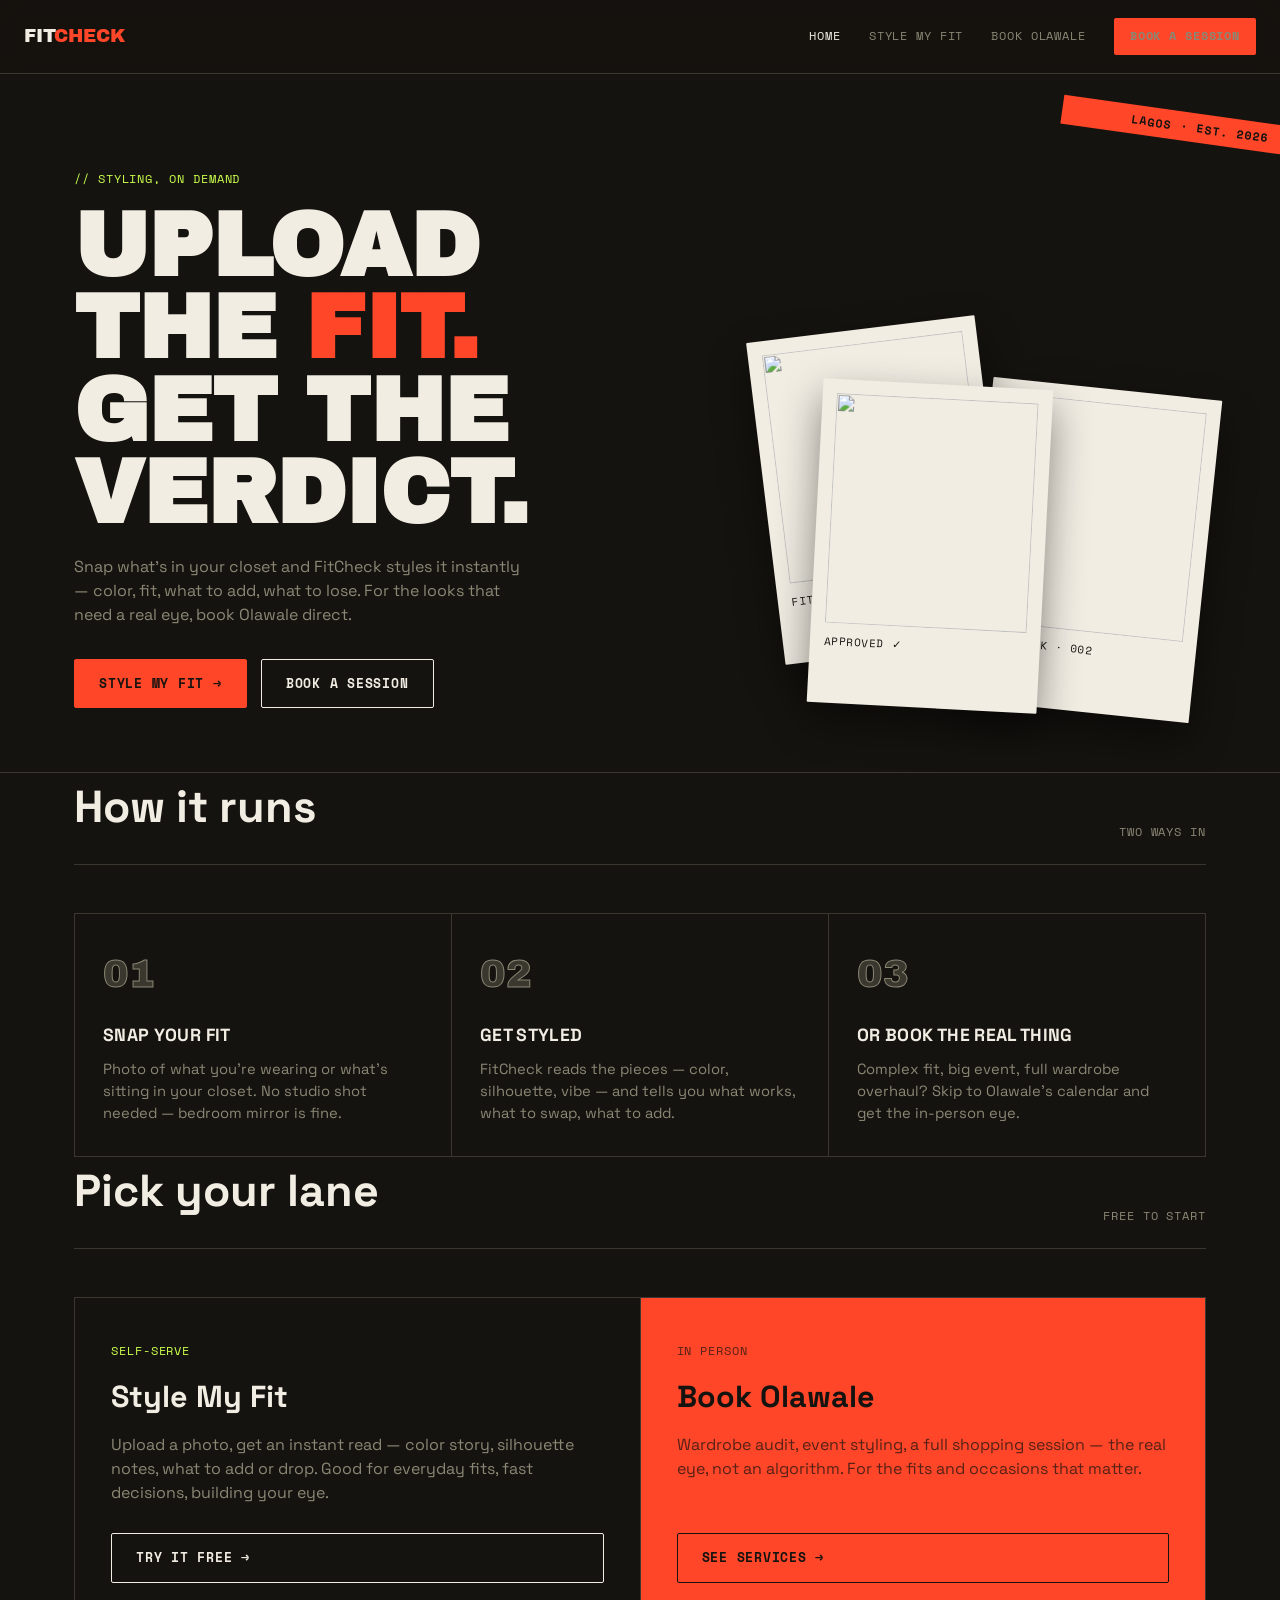
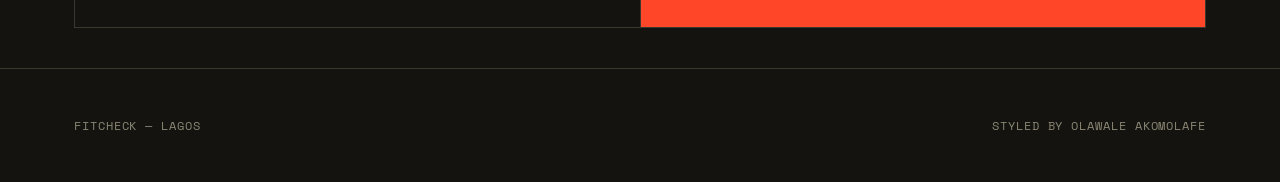
==== fitcheck/index.html @ c7a4eb0e "Initial commit: FitCheck site" ====
<!doctype html>
<html lang="en">
<head>
<meta charset="UTF-8">
<meta name="viewport" content="width=device-width, initial-scale=1.0">
<title>FitCheck — Styling by Olawale</title>
<meta name="description" content="Upload your fit, get styled instantly — or book a session with Olawale himself. Lagos's fit check, on demand.">
<link rel="stylesheet" href="css/main.css">
</head>
<body>
<div class="site-grain"></div>

<nav class="nav">
  <a href="index.html" class="wordmark">FIT<span>CHECK</span></a>
  <div class="nav-links">
    <a href="index.html" class="active">Home</a>
    <a href="style.html">Style My Fit</a>
    <a href="book.html">Book Olawale</a>
    <a href="book.html" class="nav-cta">Book a session</a>
  </div>
</nav>

<header class="hero">
  <div class="hero-strip">Lagos · est. 2026</div>
  <div class="wrap hero-grid">
    <div>
      <span class="tag">// styling, on demand</span>
      <h1 class="display">Upload the <span class="accent">fit.</span><br>Get the verdict.</h1>
      <p class="lede">Snap what's in your closet and FitCheck styles it instantly — color, fit, what to add, what to lose. For the looks that need a real eye, book Olawale direct.</p>
      <div class="hero-cta-row">
        <a href="style.html" class="btn btn-solid">Style my fit →</a>
        <a href="book.html" class="btn">Book a session</a>
      </div>
    </div>
    <div class="polaroid-stack">
      <div class="polaroid p1"><img src="https://images.unsplash.com/photo-1490578474895-699cd4e2cf59?w=400&h=400&fit=crop" alt=""><span class="cap">fit check · 001</span></div>
      <div class="polaroid p2"><img src="https://images.unsplash.com/photo-1552374196-c4e7ffc6e126?w=400&h=400&fit=crop" alt=""><span class="cap">fit check · 002</span></div>
      <div class="polaroid p3"><img src="https://images.unsplash.com/photo-1551028719-00167b16eac5?w=400&h=400&fit=crop" alt=""><span class="cap">approved ✓</span></div>
    </div>
  </div>
</header>

<section class="wrap">
  <div class="section-head">
    <h2>How it runs</h2>
    <span class="tag" style="color:var(--muted)">two ways in</span>
  </div>
  <div class="how-grid">
    <div class="how-card">
      <div class="how-num">01</div>
      <h3>Snap your fit</h3>
      <p>Photo of what you're wearing or what's sitting in your closet. No studio shot needed — bedroom mirror is fine.</p>
    </div>
    <div class="how-card">
      <div class="how-num">02</div>
      <h3>Get styled</h3>
      <p>FitCheck reads the pieces — color, silhouette, vibe — and tells you what works, what to swap, what to add.</p>
    </div>
    <div class="how-card">
      <div class="how-num">03</div>
      <h3>Or book the real thing</h3>
      <p>Complex fit, big event, full wardrobe overhaul? Skip to Olawale's calendar and get the in-person eye.</p>
    </div>
  </div>
</section>

<section class="wrap">
  <div class="section-head">
    <h2>Pick your lane</h2>
    <span class="tag" style="color:var(--muted)">free to start</span>
  </div>
  <div class="offer-grid">
    <div class="offer-card">
      <span class="tag">Self-serve</span>
      <h3>Style My Fit</h3>
      <p>Upload a photo, get an instant read — color story, silhouette notes, what to add or drop. Good for everyday fits, fast decisions, building your eye.</p>
      <a href="style.html" class="btn">Try it free →</a>
    </div>
    <div class="offer-card featured">
      <span class="tag">In person</span>
      <h3>Book Olawale</h3>
      <p>Wardrobe audit, event styling, a full shopping session — the real eye, not an algorithm. For the fits and occasions that matter.</p>
      <a href="book.html" class="btn">See services →</a>
    </div>
  </div>
</section>

<footer>
  <div class="wrap footer-row">
    <span class="tag">FitCheck — Lagos</span>
    <span class="tag">Styled by Olawale Akomolafe</span>
  </div>
</footer>

</body>
</html>
---- fitcheck/css/main.css ----
/* =========================================================
   FITCHECK — design tokens
   bg:#15130F paper:#F2EDE3 accent:#FF4628 lime:#CBFF4D
   line:#3A382E muted:#8A8775
   display: Archivo Black | body: Space Grotesk | tag: Space Mono
   ========================================================= */

@import url('https://fonts.googleapis.com/css2?family=Archivo+Black&family=Space+Grotesk:wght@400;500;600;700&family=Space+Mono:wght@400;700&display=swap');

:root{
  --bg:#15130F;
  --paper:#F2EDE3;
  --accent:#FF4628;
  --lime:#CBFF4D;
  --line:#3A382E;
  --muted:#8A8775;
  --radius: 2px;
}

*{box-sizing:border-box;}
html{scroll-behavior:smooth;}
body{
  margin:0;
  background:var(--bg);
  color:var(--paper);
  font-family:'Space Grotesk', sans-serif;
  font-size:16px;
  line-height:1.5;
  -webkit-font-smoothing:antialiased;
}

img{max-width:100%;display:block;}
a{color:inherit;text-decoration:none;}

::selection{background:var(--accent);color:var(--bg);}

@media (prefers-reduced-motion: reduce){
  *{animation-duration:0.01ms !important; transition-duration:0.01ms !important;}
}

/* ---------- type ---------- */
.display{
  font-family:'Archivo Black', sans-serif;
  text-transform:uppercase;
  line-height:0.92;
  letter-spacing:-0.01em;
}
.tag{
  font-family:'Space Mono', monospace;
  text-transform:uppercase;
  letter-spacing:0.08em;
  font-size:0.72rem;
}
.lede{
  color:var(--muted);
  max-width:46ch;
}

/* ---------- layout shell ---------- */
.wrap{max-width:1180px;margin:0 auto;padding:0 24px;}
.site-grain{
  position:fixed;inset:0;pointer-events:none;z-index:1;
  background-image:radial-gradient(rgba(242,237,227,0.035) 1px, transparent 1px);
  background-size:3px 3px;
  mix-blend-mode:overlay;
}

/* ---------- nav ---------- */
.nav{
  position:sticky;top:0;z-index:50;
  display:flex;align-items:center;justify-content:space-between;
  padding:18px 24px;
  background:rgba(21,19,15,0.86);
  backdrop-filter:blur(8px);
  border-bottom:1px solid var(--line);
}
.nav .wordmark{
  font-family:'Archivo Black', sans-serif;
  font-size:1.15rem;
  letter-spacing:-0.01em;
}
.nav .wordmark span{color:var(--accent);}
.nav-links{display:flex;gap:28px;align-items:center;}
.nav-links a{
  font-family:'Space Mono', monospace;
  font-size:0.78rem;
  text-transform:uppercase;
  letter-spacing:0.07em;
  color:var(--muted);
  transition:color .15s ease;
}
.nav-links a:hover,.nav-links a.active{color:var(--paper);}
.nav-cta{
  font-family:'Space Mono', monospace;
  font-size:0.75rem;
  text-transform:uppercase;
  letter-spacing:0.06em;
  background:var(--accent);
  color:var(--bg);
  padding:9px 16px;
  border-radius:var(--radius);
  font-weight:700;
}

/* ---------- buttons ---------- */
.btn{
  display:inline-flex;align-items:center;gap:8px;
  font-family:'Space Mono', monospace;
  text-transform:uppercase;
  font-size:0.8rem;
  letter-spacing:0.06em;
  font-weight:700;
  padding:14px 24px;
  border-radius:var(--radius);
  border:1px solid var(--paper);
  background:transparent;
  color:var(--paper);
  cursor:pointer;
  transition:all .15s ease;
}
.btn:hover{background:var(--paper);color:var(--bg);}
.btn-solid{
  background:var(--accent);
  border-color:var(--accent);
  color:var(--bg);
}
.btn-solid:hover{background:transparent;color:var(--accent);}
.btn-lime{
  background:var(--lime);
  border-color:var(--lime);
  color:var(--bg);
}
.btn-lime:hover{background:transparent;color:var(--lime);}
.btn:disabled{opacity:0.4;cursor:not-allowed;}
.btn:disabled:hover{background:var(--accent);color:var(--bg);}

/* ---------- hero ---------- */
.hero{
  padding:96px 0 64px;
  position:relative;
  border-bottom:1px solid var(--line);
  overflow:hidden;
}
.hero-grid{
  display:grid;
  grid-template-columns:1.3fr 1fr;
  gap:48px;
  align-items:end;
}
.hero h1{
  font-size:clamp(3rem, 7vw, 6rem);
  margin:0 0 20px;
}
.hero h1 .accent{color:var(--accent);}
.hero .tag{color:var(--lime); display:block; margin-bottom:18px;}
.hero-cta-row{display:flex;gap:14px;margin-top:32px;flex-wrap:wrap;}
.hero-strip{
  position:absolute;
  top:40px;right:-60px;
  background:var(--accent);
  color:var(--bg);
  font-family:'Space Mono',monospace;
  font-size:0.72rem;
  letter-spacing:0.1em;
  text-transform:uppercase;
  padding:6px 70px;
  transform:rotate(8deg);
  font-weight:700;
}

/* polaroid stack signature element */
.polaroid-stack{position:relative;height:380px;}
.polaroid{
  position:absolute;
  background:var(--paper);
  padding:14px 14px 54px;
  width:230px;
  border-radius:1px;
  box-shadow:0 18px 40px rgba(0,0,0,0.45);
}
.polaroid img{width:100%;height:230px;object-fit:cover;filter:grayscale(0.15) contrast(1.05);}
.polaroid .cap{
  font-family:'Space Mono',monospace;
  font-size:0.68rem;
  color:var(--bg);
  text-transform:uppercase;
  letter-spacing:0.05em;
  margin-top:10px;
  display:block;
}
.polaroid.p1{top:0;left:30px;transform:rotate(-7deg);z-index:2;}
.polaroid.p2{top:60px;right:0;transform:rotate(6deg);z-index:1;}
.polaroid.p3{bottom:0;left:80px;transform:rotate(3deg);z-index:3;}

/* ---------- section scaffolding ---------- */
section{padding:80px 0;}
.section-head{
  display:flex;justify-content:space-between;align-items:flex-end;
  margin-bottom:48px;gap:24px;flex-wrap:wrap;
  border-bottom:1px solid var(--line);
  padding-bottom:24px;
}
.section-head h2{font-size:clamp(1.8rem,3.6vw,2.8rem);margin:0;}
.eyebrow{color:var(--lime);margin-bottom:10px;display:block;}

/* ---------- how it works ---------- */
.how-grid{display:grid;grid-template-columns:repeat(3,1fr);gap:1px;background:var(--line);border:1px solid var(--line);}
.how-card{background:var(--bg);padding:32px 28px;}
.how-num{
  font-family:'Archivo Black',sans-serif;
  font-size:2.4rem;
  color:var(--line);
  -webkit-text-stroke:1px var(--muted);
  margin-bottom:18px;
}
.how-card h3{font-size:1.1rem;margin:0 0 10px;text-transform:uppercase;letter-spacing:0.02em;}
.how-card p{color:var(--muted);font-size:0.92rem;margin:0;}

/* ---------- two-up offer cards ---------- */
.offer-grid{display:grid;grid-template-columns:1fr 1fr;gap:1px;background:var(--line);border:1px solid var(--line);}
.offer-card{background:var(--bg);padding:44px 36px;display:flex;flex-direction:column;}
.offer-card .tag{color:var(--lime);margin-bottom:14px;}
.offer-card h3{font-size:1.9rem;margin:0 0 14px;}
.offer-card p{color:var(--muted);margin:0 0 28px;flex:1;}
.offer-card.featured{background:var(--accent);}
.offer-card.featured .tag,.offer-card.featured p{color:rgba(21,19,15,0.72);}
.offer-card.featured h3{color:var(--bg);}
.offer-card.featured .btn{border-color:var(--bg);color:var(--bg);}
.offer-card.featured .btn:hover{background:var(--bg);color:var(--accent);}

/* ---------- footer ---------- */
footer{
  border-top:1px solid var(--line);
  padding:48px 0;
  margin-top:40px;
}
.footer-row{display:flex;justify-content:space-between;align-items:center;flex-wrap:wrap;gap:16px;}
.footer-row .tag{color:var(--muted);}

/* ---------- style tool page ---------- */
.tool-shell{
  display:grid;
  grid-template-columns:420px 1fr;
  gap:1px;
  background:var(--line);
  border:1px solid var(--line);
  min-height:560px;
}
.tool-pane{background:var(--bg);padding:36px;}
.upload-zone{
  border:2px dashed var(--line);
  border-radius:var(--radius);
  padding:36px 20px;
  text-align:center;
  cursor:pointer;
  transition:border-color .15s ease, background .15s ease;
}
.upload-zone:hover, .upload-zone.drag{border-color:var(--accent); background:rgba(255,70,40,0.04);}
.upload-zone input{display:none;}
.upload-icon{font-size:2rem;margin-bottom:12px;}
.upload-zone .tag{color:var(--muted);display:block;margin-top:8px;}

.preview-polaroid{
  background:var(--paper);
  padding:12px 12px 44px;
  width:100%;
  max-width:280px;
  margin:0 auto 24px;
  box-shadow:0 14px 30px rgba(0,0,0,0.4);
}
.preview-polaroid img{width:100%;height:260px;object-fit:cover;}
.preview-polaroid img.developing{
  animation:develop 1.8s ease forwards;
}
@keyframes develop{
  0%{filter:brightness(0.2) contrast(0.6) saturate(0); opacity:0.4;}
  100%{filter:brightness(1) contrast(1.05) saturate(1); opacity:1;}
}
.preview-polaroid .cap{
  font-family:'Space Mono',monospace;
  font-size:0.7rem;
  color:var(--bg);
  text-align:center;
  display:block;
  margin-top:10px;
  text-transform:uppercase;
}

.occasion-select{margin-top:24px;}
.occasion-select label{display:block;font-family:'Space Mono',monospace;font-size:0.72rem;text-transform:uppercase;letter-spacing:0.06em;color:var(--muted);margin-bottom:10px;}
.chip-row{display:flex;flex-wrap:wrap;gap:8px;}
.chip{
  font-family:'Space Mono',monospace;font-size:0.72rem;text-transform:uppercase;
  padding:8px 14px;border:1px solid var(--line);border-radius:20px;
  cursor:pointer;color:var(--muted);transition:all .15s ease;
}
.chip.active{background:var(--lime);border-color:var(--lime);color:var(--bg);font-weight:700;}

.result-pane{padding:36px;}
.result-empty{
  height:100%;display:flex;flex-direction:column;align-items:center;justify-content:center;
  color:var(--muted);text-align:center;gap:14px;min-height:480px;
}
.result-empty .big-mark{font-family:'Archivo Black',sans-serif;font-size:3rem;color:var(--line);}

.loading-row{display:flex;align-items:center;gap:14px;color:var(--lime);font-family:'Space Mono',monospace;text-transform:uppercase;font-size:0.8rem;}
.spinner{
  width:16px;height:16px;border:2px solid var(--line);border-top-color:var(--lime);
  border-radius:50%;animation:spin 0.8s linear infinite;
}
@keyframes spin{to{transform:rotate(360deg);}}

.result-card{border:1px solid var(--line);padding:28px;margin-bottom:18px;}
.result-card h4{
  font-family:'Space Mono',monospace;text-transform:uppercase;font-size:0.78rem;
  color:var(--lime);letter-spacing:0.08em;margin:0 0 14px;
}
.result-card p{margin:0 0 10px;color:var(--paper);}
.tag-list{display:flex;flex-wrap:wrap;gap:8px;margin-top:14px;}
.piece-tag{
  font-family:'Space Mono',monospace;font-size:0.7rem;text-transform:uppercase;
  border:1px solid var(--line);padding:5px 10px;color:var(--muted);
}
.complex-flag{
  border:1px solid var(--accent);background:rgba(255,70,40,0.08);
  padding:18px 22px;margin-top:8px;display:flex;justify-content:space-between;align-items:center;flex-wrap:wrap;gap:14px;
}
.complex-flag p{margin:0;color:var(--paper);font-size:0.92rem;max-width:38ch;}

/* ---------- booking page ---------- */
.book-grid{display:grid;grid-template-columns:1fr 1fr;gap:1px;background:var(--line);border:1px solid var(--line);}
.book-pane{background:var(--bg);padding:40px;}
.svc-option{
  border:1px solid var(--line);padding:18px 20px;margin-bottom:12px;cursor:pointer;
  display:flex;justify-content:space-between;align-items:center;transition:border-color .15s ease;
}
.svc-option:hover{border-color:var(--muted);}
.svc-option.active{border-color:var(--lime);background:rgba(203,255,77,0.05);}
.svc-option h4{margin:0 0 4px;font-size:1rem;}
.svc-option p{margin:0;color:var(--muted);font-size:0.84rem;}
.svc-price{font-family:'Space Mono',monospace;color:var(--lime);font-size:0.85rem;white-space:nowrap;margin-left:16px;}

.field{margin-bottom:18px;}
.field label{display:block;font-family:'Space Mono',monospace;font-size:0.72rem;text-transform:uppercase;letter-spacing:0.06em;color:var(--muted);margin-bottom:8px;}
.field input,.field textarea,.field select{
  width:100%;background:transparent;border:1px solid var(--line);color:var(--paper);
  padding:12px 14px;font-family:'Space Grotesk',sans-serif;font-size:0.95rem;border-radius:var(--radius);
}
.field input:focus,.field textarea:focus,.field select:focus{outline:none;border-color:var(--accent);}
.field textarea{resize:vertical;min-height:90px;}
.field-row{display:grid;grid-template-columns:1fr 1fr;gap:14px;}

.confirm-box{
  border:1px solid var(--lime);background:rgba(203,255,77,0.06);padding:24px;text-align:center;
}
.confirm-box .big-mark{font-family:'Archivo Black',sans-serif;color:var(--lime);font-size:1.6rem;margin-bottom:10px;}

/* ---------- focus visibility ---------- */
a:focus-visible, button:focus-visible, .chip:focus-visible, .svc-option:focus-visible, .upload-zone:focus-visible{
  outline:2px solid var(--lime); outline-offset:2px;
}

/* ---------- responsive ---------- */
@media (max-width:900px){
  .hero-grid{grid-template-columns:1fr;}
  .polaroid-stack{height:300px;margin-top:40px;}
  .how-grid{grid-template-columns:1fr;}
  .offer-grid{grid-template-columns:1fr;}
  .tool-shell{grid-template-columns:1fr;}
  .book-grid{grid-template-columns:1fr;}
  .field-row{grid-template-columns:1fr;}
  .nav-links{display:none;}
}
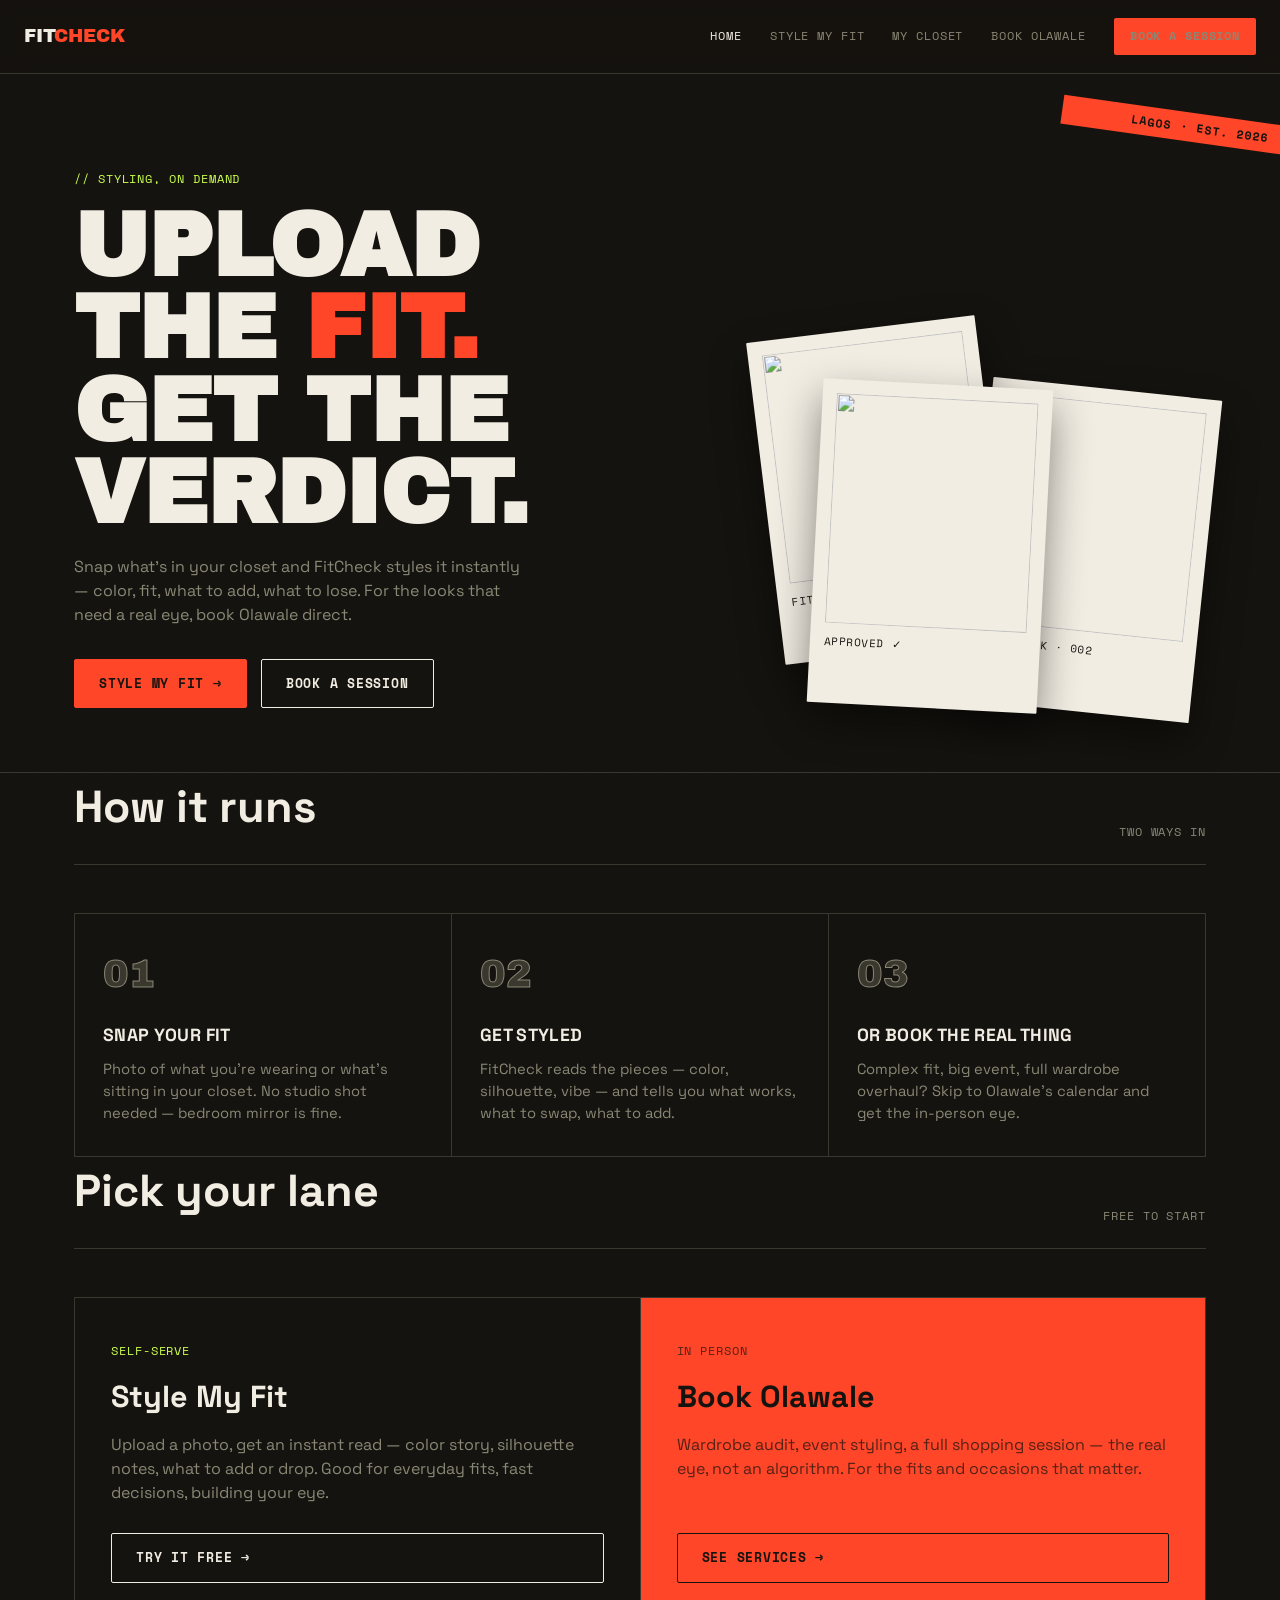
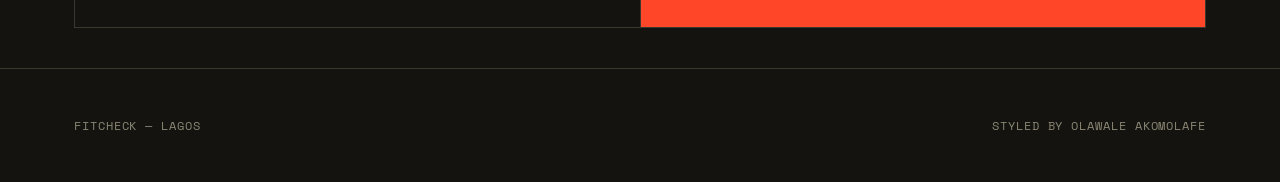
==== commit 36d10c7d: "Add wardrobe, pricing tiers, combo builder" ====
--- a/fitcheck/index.html
+++ b/fitcheck/index.html
@@ -15,6 +15,7 @@
   <div class="nav-links">
     <a href="index.html" class="active">Home</a>
     <a href="style.html">Style My Fit</a>
+    <a href="wardrobe.html">My Closet</a>
     <a href="book.html">Book Olawale</a>
     <a href="book.html" class="nav-cta">Book a session</a>
   </div>
--- a/fitcheck/css/main.css
+++ b/fitcheck/css/main.css
@@ -360,6 +360,80 @@
   outline:2px solid var(--lime); outline-offset:2px;
 }
 
+/* ---------- auth gate ---------- */
+.auth-shell{
+  max-width:420px;margin:0 auto;border:1px solid var(--line);padding:40px 32px;text-align:center;
+}
+.auth-shell h2{font-size:1.6rem;margin:0 0 10px;}
+.auth-shell p{color:var(--muted);margin:0 0 24px;font-size:0.92rem;}
+.auth-shell input{
+  width:100%;background:transparent;border:1px solid var(--line);color:var(--paper);
+  padding:13px 14px;font-family:'Space Grotesk',sans-serif;font-size:0.95rem;border-radius:var(--radius);
+  margin-bottom:14px;
+}
+.auth-shell input:focus{outline:none;border-color:var(--accent);}
+.auth-msg{margin-top:16px;font-size:0.85rem;color:var(--lime);}
+
+/* ---------- wardrobe ---------- */
+.wardrobe-header{display:flex;justify-content:space-between;align-items:center;flex-wrap:wrap;gap:14px;margin-bottom:32px;}
+.plan-pill{
+  font-family:'Space Mono',monospace;font-size:0.7rem;text-transform:uppercase;letter-spacing:0.06em;
+  padding:7px 14px;border-radius:20px;border:1px solid var(--line);color:var(--muted);
+}
+.plan-pill.active{border-color:var(--lime);color:var(--lime);}
+
+.item-grid{
+  display:grid;grid-template-columns:repeat(auto-fill,minmax(140px,1fr));gap:14px;margin-bottom:32px;
+}
+.item-card{
+  border:1px solid var(--line);cursor:pointer;position:relative;transition:border-color .15s ease;
+  background:var(--bg);
+}
+.item-card:hover{border-color:var(--muted);}
+.item-card.selected{border-color:var(--lime);box-shadow:0 0 0 1px var(--lime);}
+.item-card img{width:100%;height:140px;object-fit:cover;display:block;}
+.item-card .item-meta{padding:8px 10px;}
+.item-card .item-meta .cat{font-family:'Space Mono',monospace;font-size:0.65rem;text-transform:uppercase;color:var(--lime);}
+.item-card .item-meta .desc{font-size:0.78rem;color:var(--muted);margin-top:2px;}
+.item-card .check{
+  position:absolute;top:8px;right:8px;width:20px;height:20px;border-radius:50%;
+  border:1px solid var(--paper);background:rgba(21,19,15,0.6);
+  display:flex;align-items:center;justify-content:center;font-size:0.7rem;
+}
+.item-card.selected .check{background:var(--lime);border-color:var(--lime);color:var(--bg);}
+
+.add-item-card{
+  border:2px dashed var(--line);display:flex;align-items:center;justify-content:center;
+  min-height:140px;cursor:pointer;color:var(--muted);font-family:'Space Mono',monospace;
+  font-size:0.75rem;text-transform:uppercase;text-align:center;padding:10px;
+}
+.add-item-card:hover{border-color:var(--accent);}
+
+.combo-bar{
+  position:sticky;bottom:0;background:var(--bg);border-top:1px solid var(--line);
+  padding:18px 0;display:flex;justify-content:space-between;align-items:center;gap:14px;flex-wrap:wrap;
+}
+.day-picker{display:flex;gap:6px;flex-wrap:wrap;}
+.day-chip{
+  font-family:'Space Mono',monospace;font-size:0.7rem;text-transform:uppercase;
+  padding:7px 12px;border:1px solid var(--line);border-radius:20px;cursor:pointer;color:var(--muted);
+}
+.day-chip.active{background:var(--lime);border-color:var(--lime);color:var(--bg);font-weight:700;}
+
+.lock-overlay{
+  border:1px solid var(--line);padding:48px 28px;text-align:center;
+}
+.lock-overlay .big-mark{font-size:2.2rem;margin-bottom:14px;}
+.lock-overlay h3{margin:0 0 10px;}
+.lock-overlay p{color:var(--muted);margin:0 0 24px;max-width:42ch;margin-left:auto;margin-right:auto;}
+
+.pricing-toggle{display:flex;gap:8px;justify-content:center;margin-bottom:28px;}
+.price-chip{
+  font-family:'Space Mono',monospace;font-size:0.78rem;text-transform:uppercase;
+  padding:9px 18px;border:1px solid var(--line);border-radius:20px;cursor:pointer;color:var(--muted);
+}
+.price-chip.active{background:var(--accent);border-color:var(--accent);color:var(--bg);font-weight:700;}
+
 /* ---------- responsive ---------- */
 @media (max-width:900px){
   .hero-grid{grid-template-columns:1fr;}
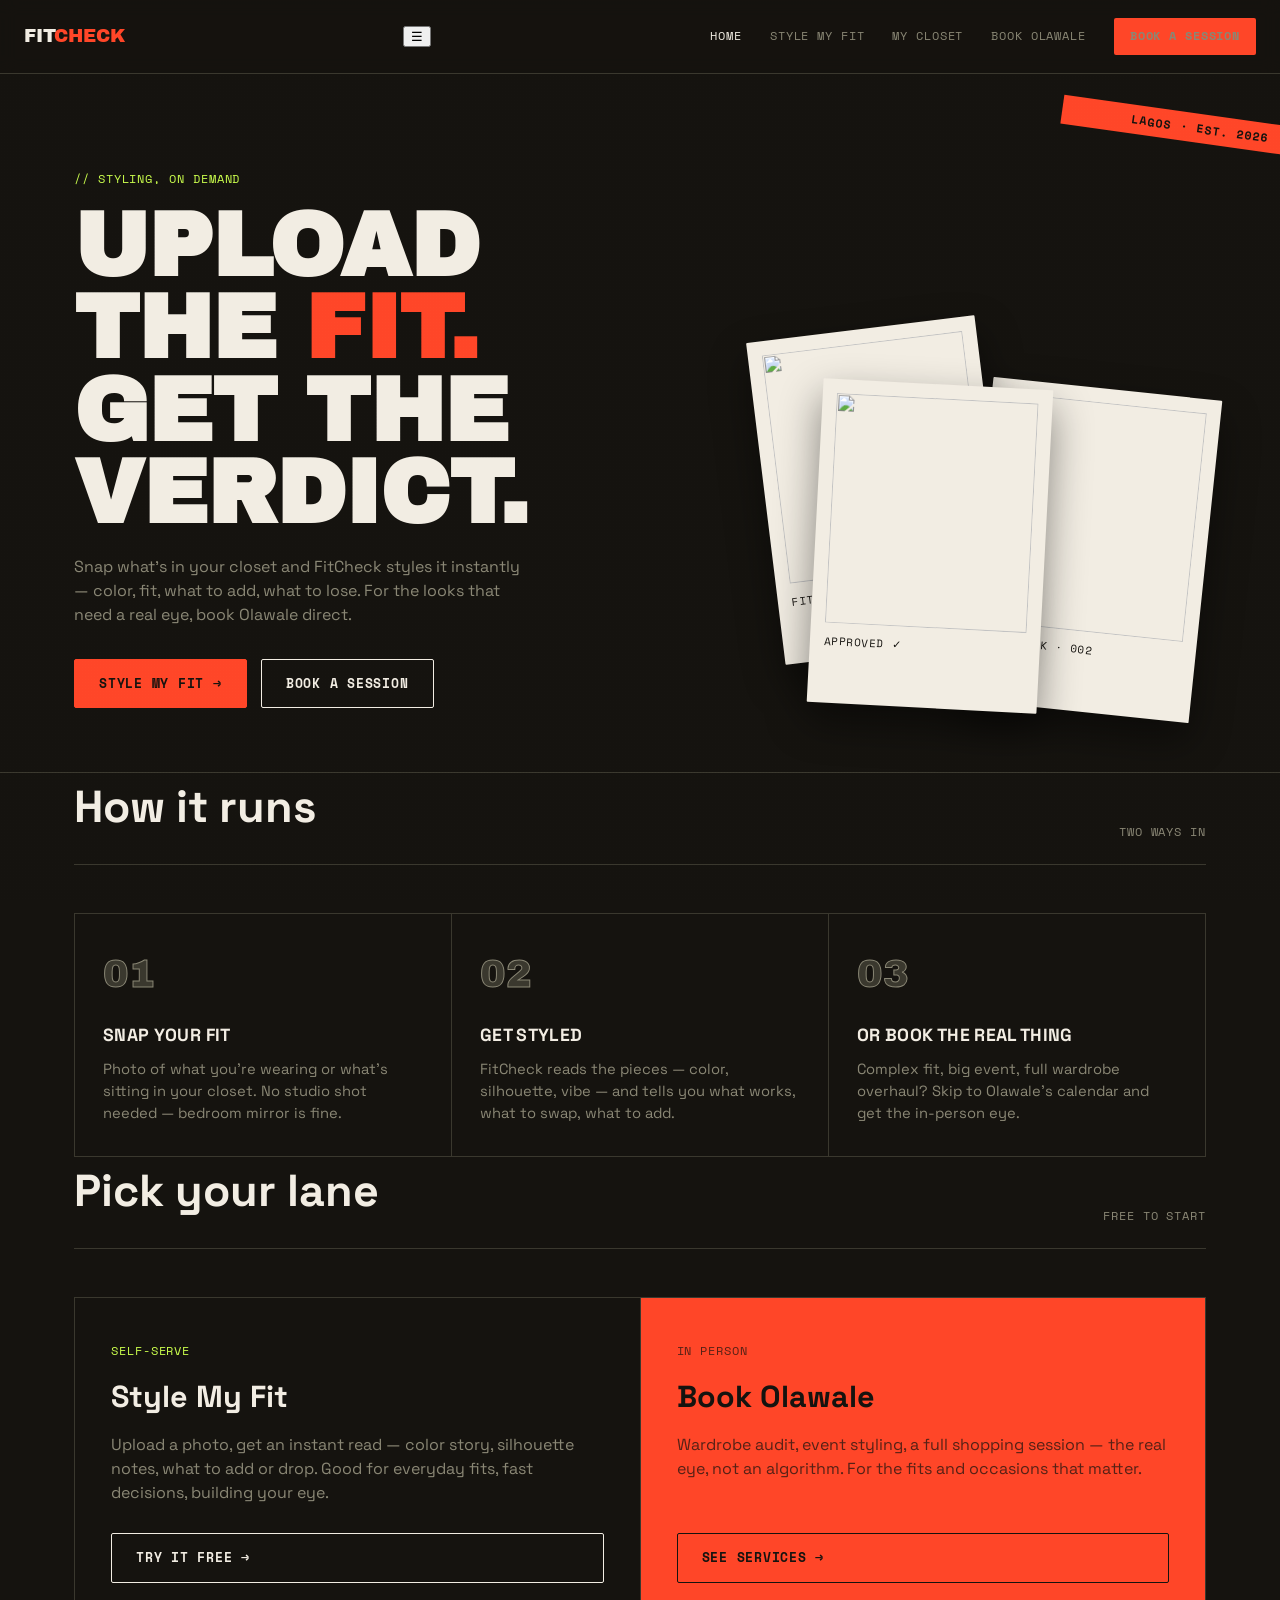
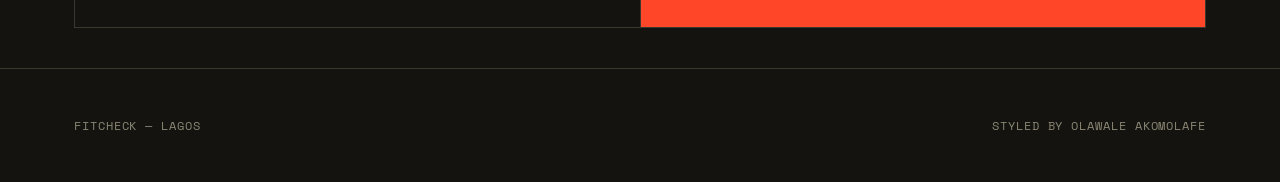
==== commit b8a88280: "Fix mobile nav menu" ====
--- a/fitcheck/index.html
+++ b/fitcheck/index.html
@@ -12,7 +12,8 @@
 
 <nav class="nav">
   <a href="index.html" class="wordmark">FIT<span>CHECK</span></a>
-  <div class="nav-links">
+  <button class="nav-toggle" id="navToggle" aria-label="Toggle menu" aria-expanded="false">&#9776;</button>
+  <div class="nav-links" id="navLinks">
     <a href="index.html" class="active">Home</a>
     <a href="style.html">Style My Fit</a>
     <a href="wardrobe.html">My Closet</a>
@@ -93,5 +94,6 @@
   </div>
 </footer>
 
+<script src="js/main.js"></script>
 </body>
 </html>
--- a/fitcheck/css/main.css
+++ b/fitcheck/css/main.css
@@ -443,5 +443,25 @@
   .tool-shell{grid-template-columns:1fr;}
   .book-grid{grid-template-columns:1fr;}
   .field-row{grid-template-columns:1fr;}
-  .nav-links{display:none;}
-}
+/* ---------- mobile nav ---------- */
+.nav-toggle{
+  display:none;
+  background:none;border:1px solid var(--line);color:var(--paper);
+  width:38px;height:38px;border-radius:var(--radius);font-size:1.1rem;
+  cursor:pointer;align-items:center;justify-content:center;
+}
+@media (max-width:900px){
+  .nav-toggle{display:flex;}
+  .nav-links{
+    display:flex;flex-direction:column;align-items:flex-start;gap:0;
+    position:fixed;top:64px;left:0;right:0;
+    background:var(--bg);border-bottom:1px solid var(--line);
+    max-height:0;overflow:hidden;
+    transition:max-height .25s ease;
+    z-index:49;
+  }
+  .nav-links.open{max-height:400px;}
+  .nav-links a{width:100%;padding:16px 24px;border-bottom:1px solid var(--line);}
+  .nav-links .nav-cta{margin:16px 24px;width:calc(100% - 48px);text-align:center;}
+}
+}
